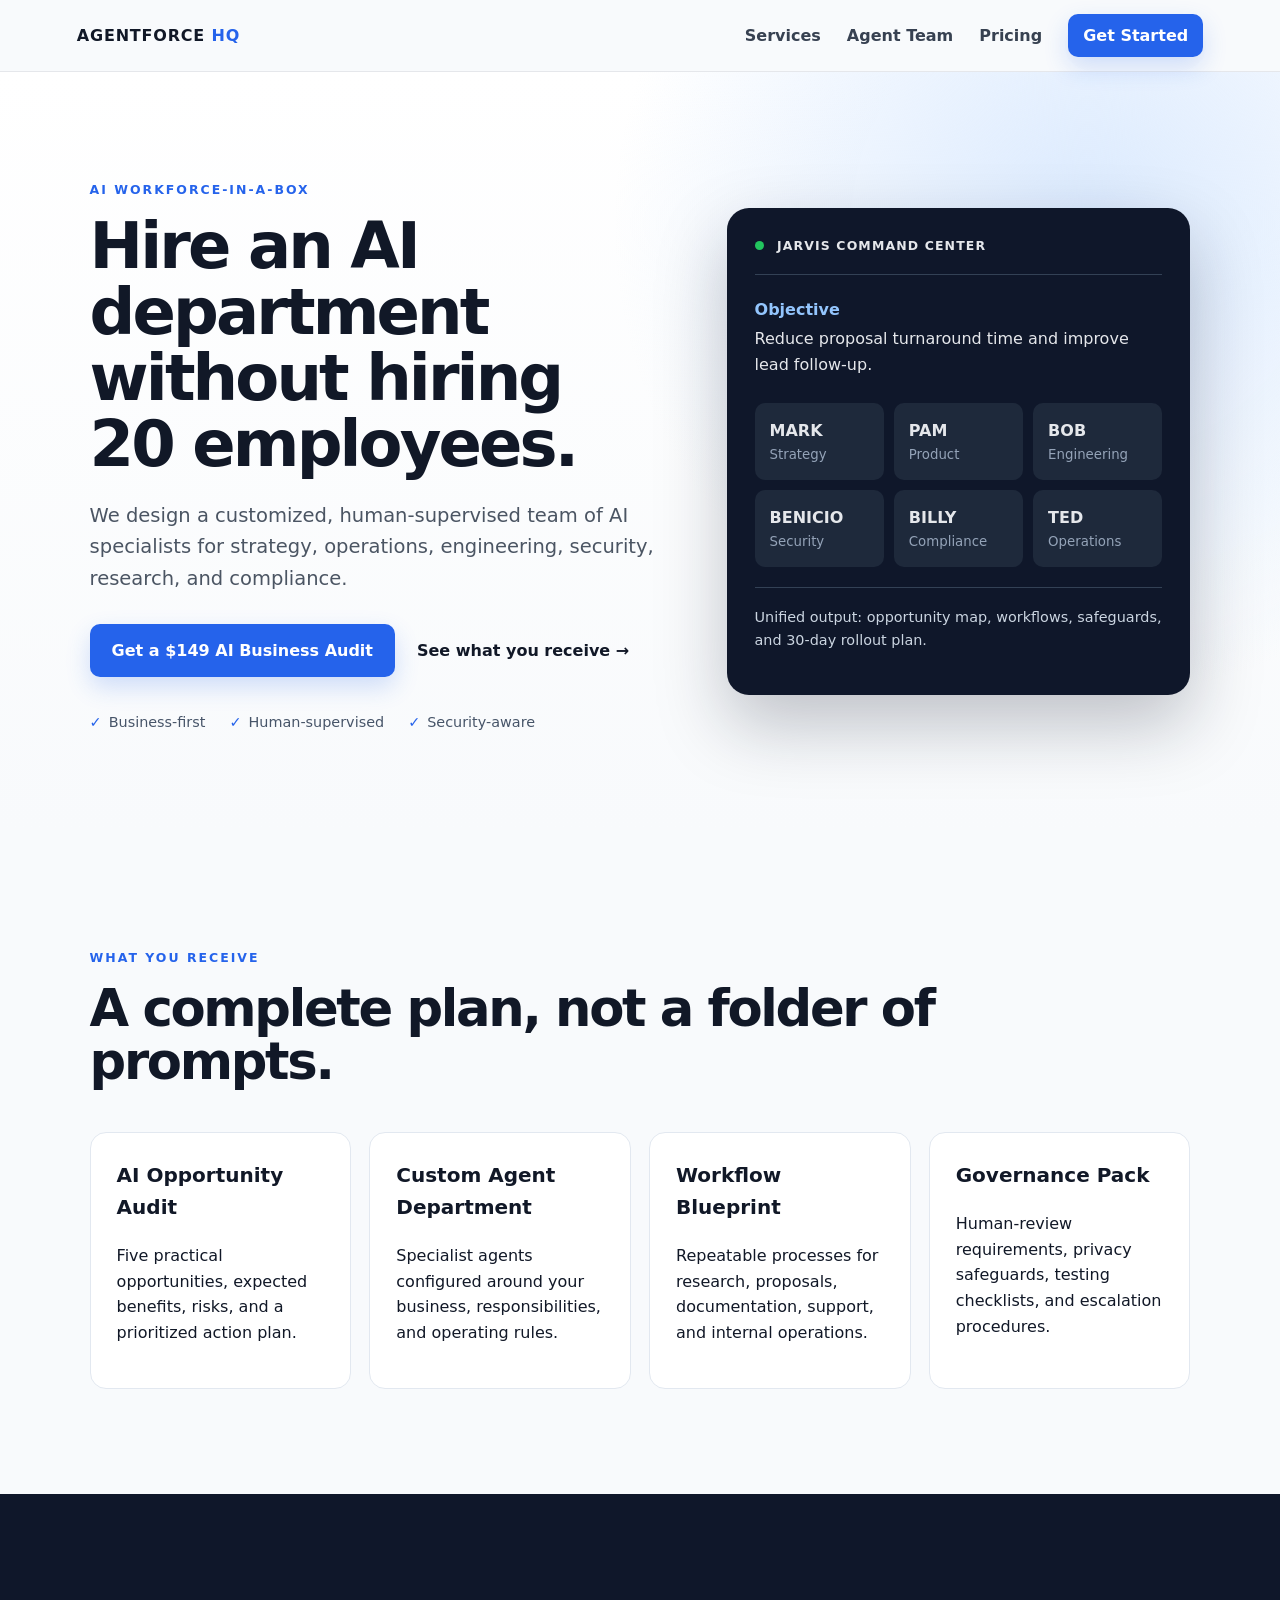
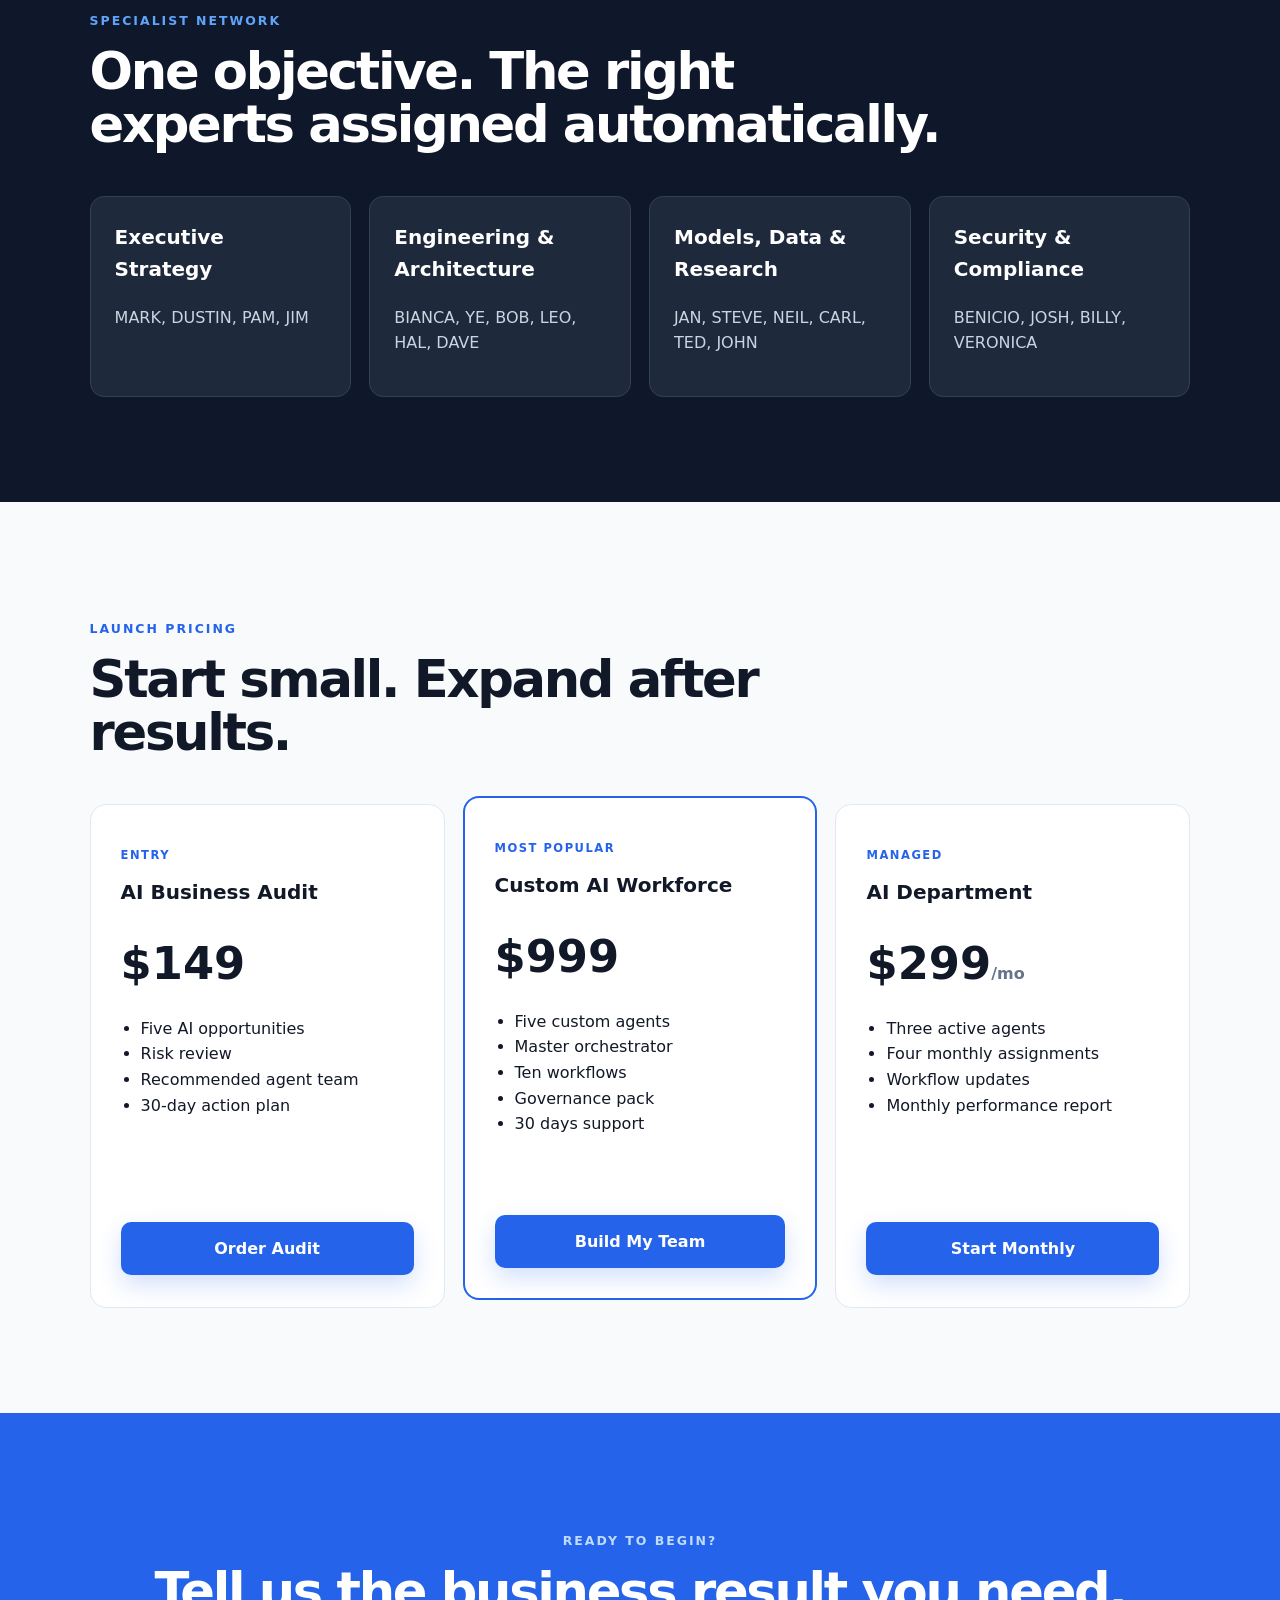
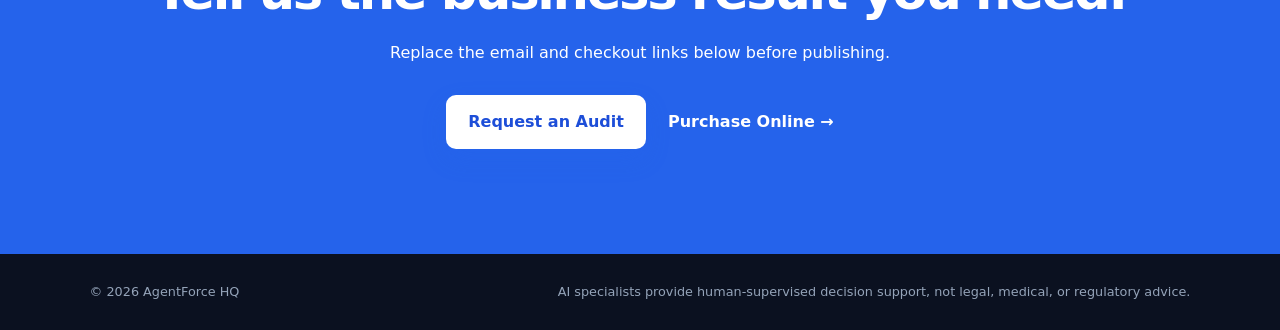
==== index.html @ 2324d859 "Add files via upload" ====
<!doctype html>
<html lang="en">
<head>
  <meta charset="utf-8">
  <meta name="viewport" content="width=device-width,initial-scale=1">
  <title>AgentForce HQ | Your AI Department, Ready for Work</title>
  <meta name="description" content="A customized, human-supervised AI workforce for small businesses: strategy, automation, engineering, security, and compliance.">
  <link rel="stylesheet" href="styles.css">
</head>
<body>
  <header class="nav">
    <a class="brand" href="#top">AGENTFORCE <span>HQ</span></a>
    <nav>
      <a href="#services">Services</a>
      <a href="#team">Agent Team</a>
      <a href="#pricing">Pricing</a>
      <a class="button small" href="#contact">Get Started</a>
    </nav>
  </header>

  <main id="top">
    <section class="hero">
      <div class="hero-copy">
        <p class="eyebrow">AI WORKFORCE-IN-A-BOX</p>
        <h1>Hire an AI department without hiring 20 employees.</h1>
        <p class="lead">We design a customized, human-supervised team of AI specialists for strategy, operations, engineering, security, research, and compliance.</p>
        <div class="actions">
          <a class="button" href="#pricing">Get a $149 AI Business Audit</a>
          <a class="link-button" href="#services">See what you receive →</a>
        </div>
        <div class="proof">
          <span>Business-first</span><span>Human-supervised</span><span>Security-aware</span>
        </div>
      </div>
      <div class="command-card">
        <div class="card-head"><span class="status"></span> JARVIS COMMAND CENTER</div>
        <div class="assignment">
          <strong>Objective</strong>
          <p>Reduce proposal turnaround time and improve lead follow-up.</p>
        </div>
        <div class="agent-grid">
          <div><b>MARK</b><small>Strategy</small></div>
          <div><b>PAM</b><small>Product</small></div>
          <div><b>BOB</b><small>Engineering</small></div>
          <div><b>BENICIO</b><small>Security</small></div>
          <div><b>BILLY</b><small>Compliance</small></div>
          <div><b>TED</b><small>Operations</small></div>
        </div>
        <p class="output">Unified output: opportunity map, workflows, safeguards, and 30-day rollout plan.</p>
      </div>
    </section>

    <section class="section" id="services">
      <p class="eyebrow">WHAT YOU RECEIVE</p>
      <h2>A complete plan, not a folder of prompts.</h2>
      <div class="cards">
        <article><h3>AI Opportunity Audit</h3><p>Five practical opportunities, expected benefits, risks, and a prioritized action plan.</p></article>
        <article><h3>Custom Agent Department</h3><p>Specialist agents configured around your business, responsibilities, and operating rules.</p></article>
        <article><h3>Workflow Blueprint</h3><p>Repeatable processes for research, proposals, documentation, support, and internal operations.</p></article>
        <article><h3>Governance Pack</h3><p>Human-review requirements, privacy safeguards, testing checklists, and escalation procedures.</p></article>
      </div>
    </section>

    <section class="section dark" id="team">
      <p class="eyebrow">SPECIALIST NETWORK</p>
      <h2>One objective. The right experts assigned automatically.</h2>
      <div class="departments">
        <div><h3>Executive Strategy</h3><p>MARK, DUSTIN, PAM, JIM</p></div>
        <div><h3>Engineering & Architecture</h3><p>BIANCA, YE, BOB, LEO, HAL, DAVE</p></div>
        <div><h3>Models, Data & Research</h3><p>JAN, STEVE, NEIL, CARL, TED, JOHN</p></div>
        <div><h3>Security & Compliance</h3><p>BENICIO, JOSH, BILLY, VERONICA</p></div>
      </div>
    </section>

    <section class="section" id="pricing">
      <p class="eyebrow">LAUNCH PRICING</p>
      <h2>Start small. Expand after results.</h2>
      <div class="pricing">
        <article>
          <p class="tier">ENTRY</p><h3>AI Business Audit</h3><p class="price">$149</p>
          <ul><li>Five AI opportunities</li><li>Risk review</li><li>Recommended agent team</li><li>30-day action plan</li></ul>
          <a class="button full" href="#contact">Order Audit</a>
        </article>
        <article class="featured">
          <p class="tier">MOST POPULAR</p><h3>Custom AI Workforce</h3><p class="price">$999</p>
          <ul><li>Five custom agents</li><li>Master orchestrator</li><li>Ten workflows</li><li>Governance pack</li><li>30 days support</li></ul>
          <a class="button full" href="#contact">Build My Team</a>
        </article>
        <article>
          <p class="tier">MANAGED</p><h3>AI Department</h3><p class="price">$299<span>/mo</span></p>
          <ul><li>Three active agents</li><li>Four monthly assignments</li><li>Workflow updates</li><li>Monthly performance report</li></ul>
          <a class="button full" href="#contact">Start Monthly</a>
        </article>
      </div>
    </section>

    <section class="cta" id="contact">
      <p class="eyebrow">READY TO BEGIN?</p>
      <h2>Tell us the business result you need.</h2>
      <p>Replace the email and checkout links below before publishing.</p>
      <div class="actions centered">
        <a class="button" href="mailto:YOUR_EMAIL@example.com?subject=AI%20Business%20Audit">Request an Audit</a>
        <a class="link-button light" href="YOUR_STRIPE_OR_GUMROAD_LINK">Purchase Online →</a>
      </div>
    </section>
  </main>

  <footer>
    <span>© 2026 AgentForce HQ</span>
    <span>AI specialists provide human-supervised decision support, not legal, medical, or regulatory advice.</span>
  </footer>
</body>
</html>
---- styles.css ----
*{box-sizing:border-box}html{scroll-behavior:smooth}body{margin:0;font-family:Inter,ui-sans-serif,system-ui,-apple-system,BlinkMacSystemFont,"Segoe UI",sans-serif;color:#111827;background:#f8fafc;line-height:1.6}.nav{height:72px;padding:0 6vw;display:flex;align-items:center;justify-content:space-between;background:rgba(248,250,252,.95);position:sticky;top:0;z-index:10;border-bottom:1px solid #e5e7eb}.brand{font-weight:900;letter-spacing:.05em;text-decoration:none;color:#111827}.brand span{color:#2563eb}.nav nav{display:flex;gap:26px;align-items:center}.nav nav a{text-decoration:none;color:#374151;font-weight:650}.button{display:inline-block;background:#2563eb;color:white!important;text-decoration:none;font-weight:800;padding:14px 22px;border-radius:10px;box-shadow:0 10px 25px rgba(37,99,235,.2)}.button.small{padding:9px 15px}.hero{min-height:720px;padding:96px 7vw;display:grid;grid-template-columns:1.1fr .9fr;gap:70px;align-items:center;background:radial-gradient(circle at 85% 20%,#dbeafe 0,transparent 38%),linear-gradient(180deg,#fff,#f8fafc)}.eyebrow{font-size:.78rem;letter-spacing:.16em;font-weight:900;color:#2563eb}.hero h1,.section h2,.cta h2{font-size:clamp(2.5rem,5vw,5rem);line-height:1.03;margin:14px 0 22px;letter-spacing:-.045em}.lead{font-size:1.22rem;color:#4b5563;max-width:680px}.actions{display:flex;gap:22px;align-items:center;margin-top:30px}.link-button{text-decoration:none;color:#111827;font-weight:800}.proof{display:flex;gap:24px;margin-top:34px;color:#475569;font-size:.9rem}.proof span:before{content:"✓";color:#2563eb;font-weight:900;margin-right:7px}.command-card{background:#0f172a;color:#e5e7eb;border-radius:22px;padding:28px;box-shadow:0 30px 70px rgba(15,23,42,.25)}.card-head{font-weight:900;letter-spacing:.09em;font-size:.78rem;border-bottom:1px solid #334155;padding-bottom:18px}.status{display:inline-block;width:9px;height:9px;border-radius:50%;background:#22c55e;margin-right:8px}.assignment{padding:22px 0}.assignment strong{color:#93c5fd}.assignment p{margin:4px 0}.agent-grid{display:grid;grid-template-columns:repeat(3,1fr);gap:10px}.agent-grid div{background:#1e293b;padding:15px;border-radius:10px}.agent-grid b,.agent-grid small{display:block}.agent-grid small{color:#94a3b8}.output{font-size:.9rem;color:#cbd5e1;border-top:1px solid #334155;margin-top:20px;padding-top:18px}.section{padding:105px 7vw}.section h2{font-size:clamp(2.2rem,4vw,4rem);max-width:850px}.cards,.departments,.pricing{display:grid;grid-template-columns:repeat(4,1fr);gap:18px;margin-top:45px}.cards article,.pricing article{background:white;border:1px solid #e2e8f0;border-radius:16px;padding:26px}.cards h3,.departments h3,.pricing h3{font-size:1.25rem;margin-top:0}.dark{background:#0f172a;color:white}.dark .eyebrow{color:#60a5fa}.departments div{background:#1e293b;border:1px solid #334155;padding:24px;border-radius:14px}.departments p{color:#cbd5e1}.pricing{grid-template-columns:repeat(3,1fr)}.pricing article{padding:30px}.featured{border:2px solid #2563eb!important;transform:translateY(-8px)}.tier{font-size:.72rem;letter-spacing:.13em;color:#2563eb;font-weight:900}.price{font-size:2.8rem;font-weight:900;margin:10px 0}.price span{font-size:1rem;color:#64748b}.pricing ul{padding-left:20px;min-height:190px}.full{text-align:center;width:100%}.cta{padding:105px 7vw;text-align:center;background:#2563eb;color:white}.cta .eyebrow{color:#bfdbfe}.cta h2{font-size:clamp(2.3rem,4vw,4.5rem)}.centered{justify-content:center}.cta .button{background:white;color:#1d4ed8!important}.light{color:white}.cta p{max-width:700px;margin-left:auto;margin-right:auto}footer{padding:28px 7vw;background:#0b1120;color:#94a3b8;display:flex;justify-content:space-between;gap:20px;font-size:.8rem}@media(max-width:900px){.nav nav a:not(.button){display:none}.hero{grid-template-columns:1fr;padding-top:65px}.cards,.departments{grid-template-columns:repeat(2,1fr)}.pricing{grid-template-columns:1fr}.featured{transform:none}}@media(max-width:560px){.hero,.section,.cta{padding-left:5vw;padding-right:5vw}.cards,.departments{grid-template-columns:1fr}.proof,.actions,footer{flex-direction:column;align-items:flex-start}.centered{align-items:center}.agent-grid{grid-template-columns:repeat(2,1fr)}}
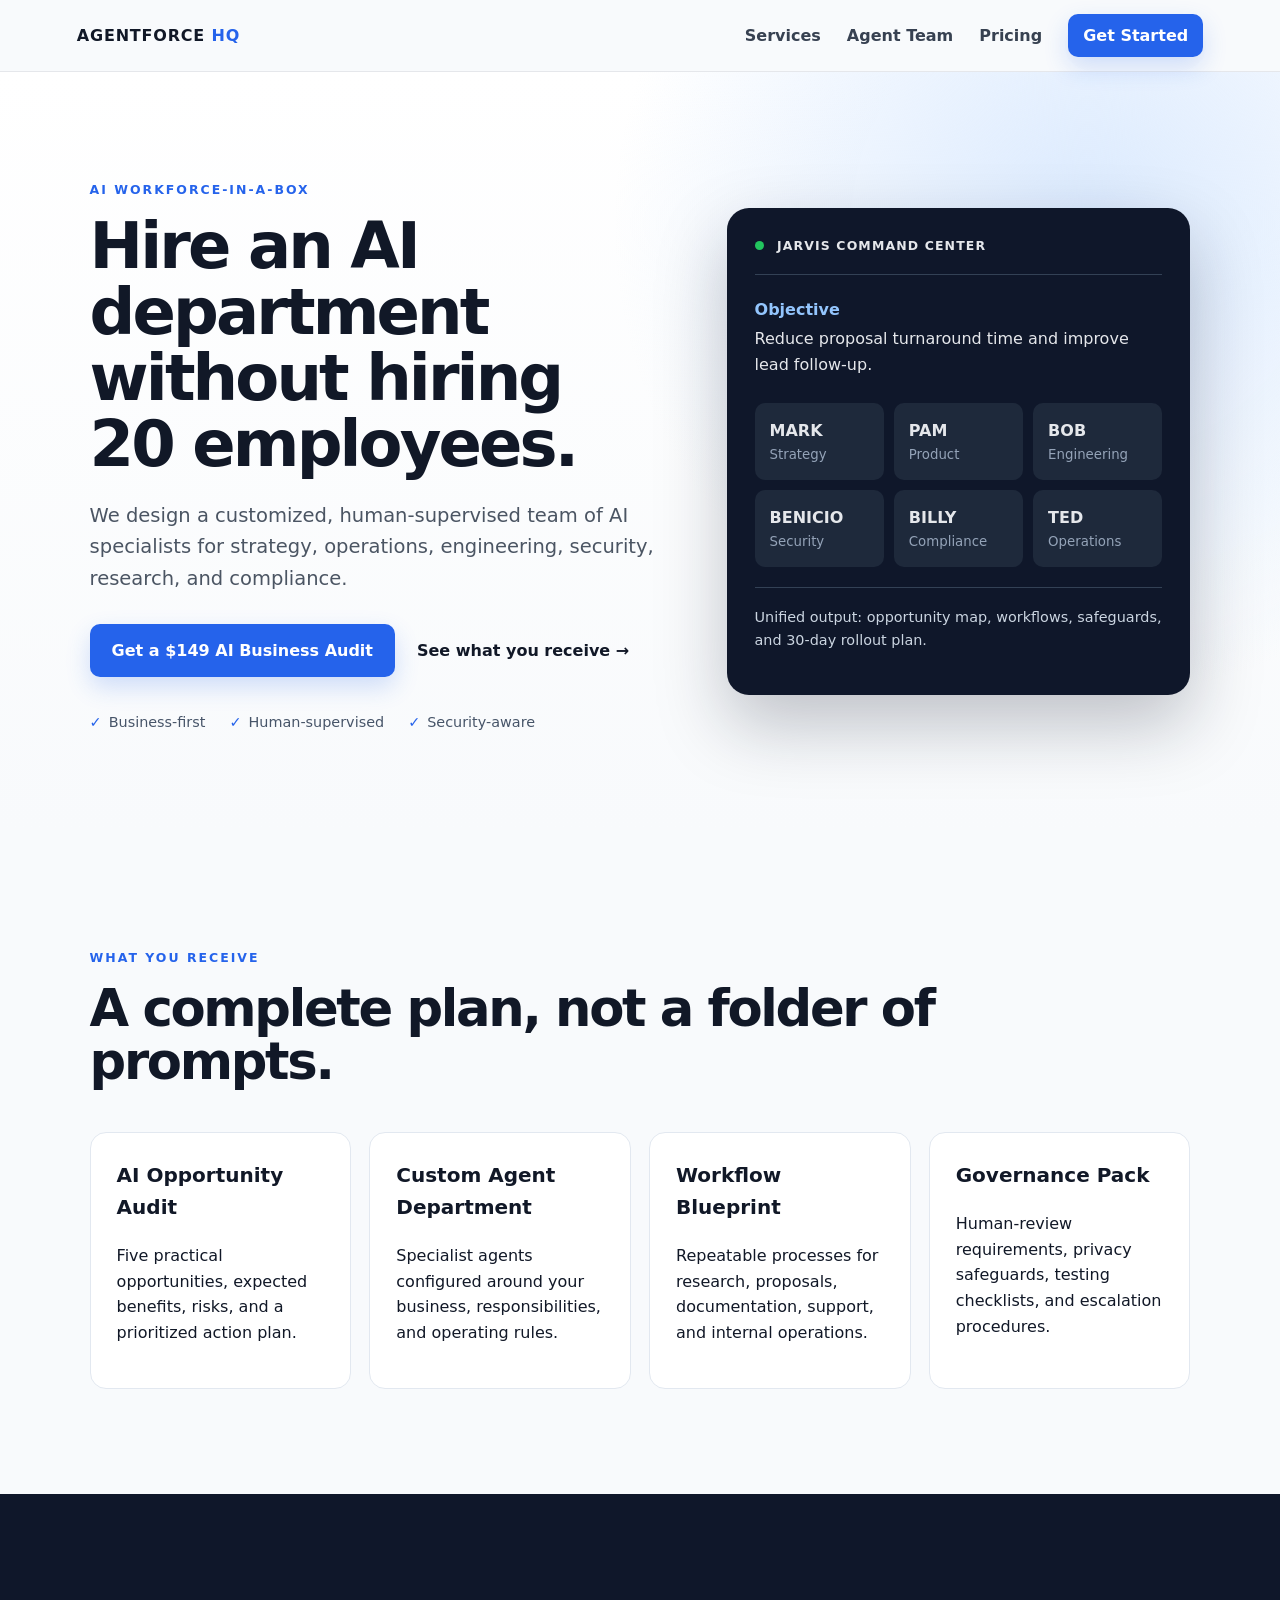
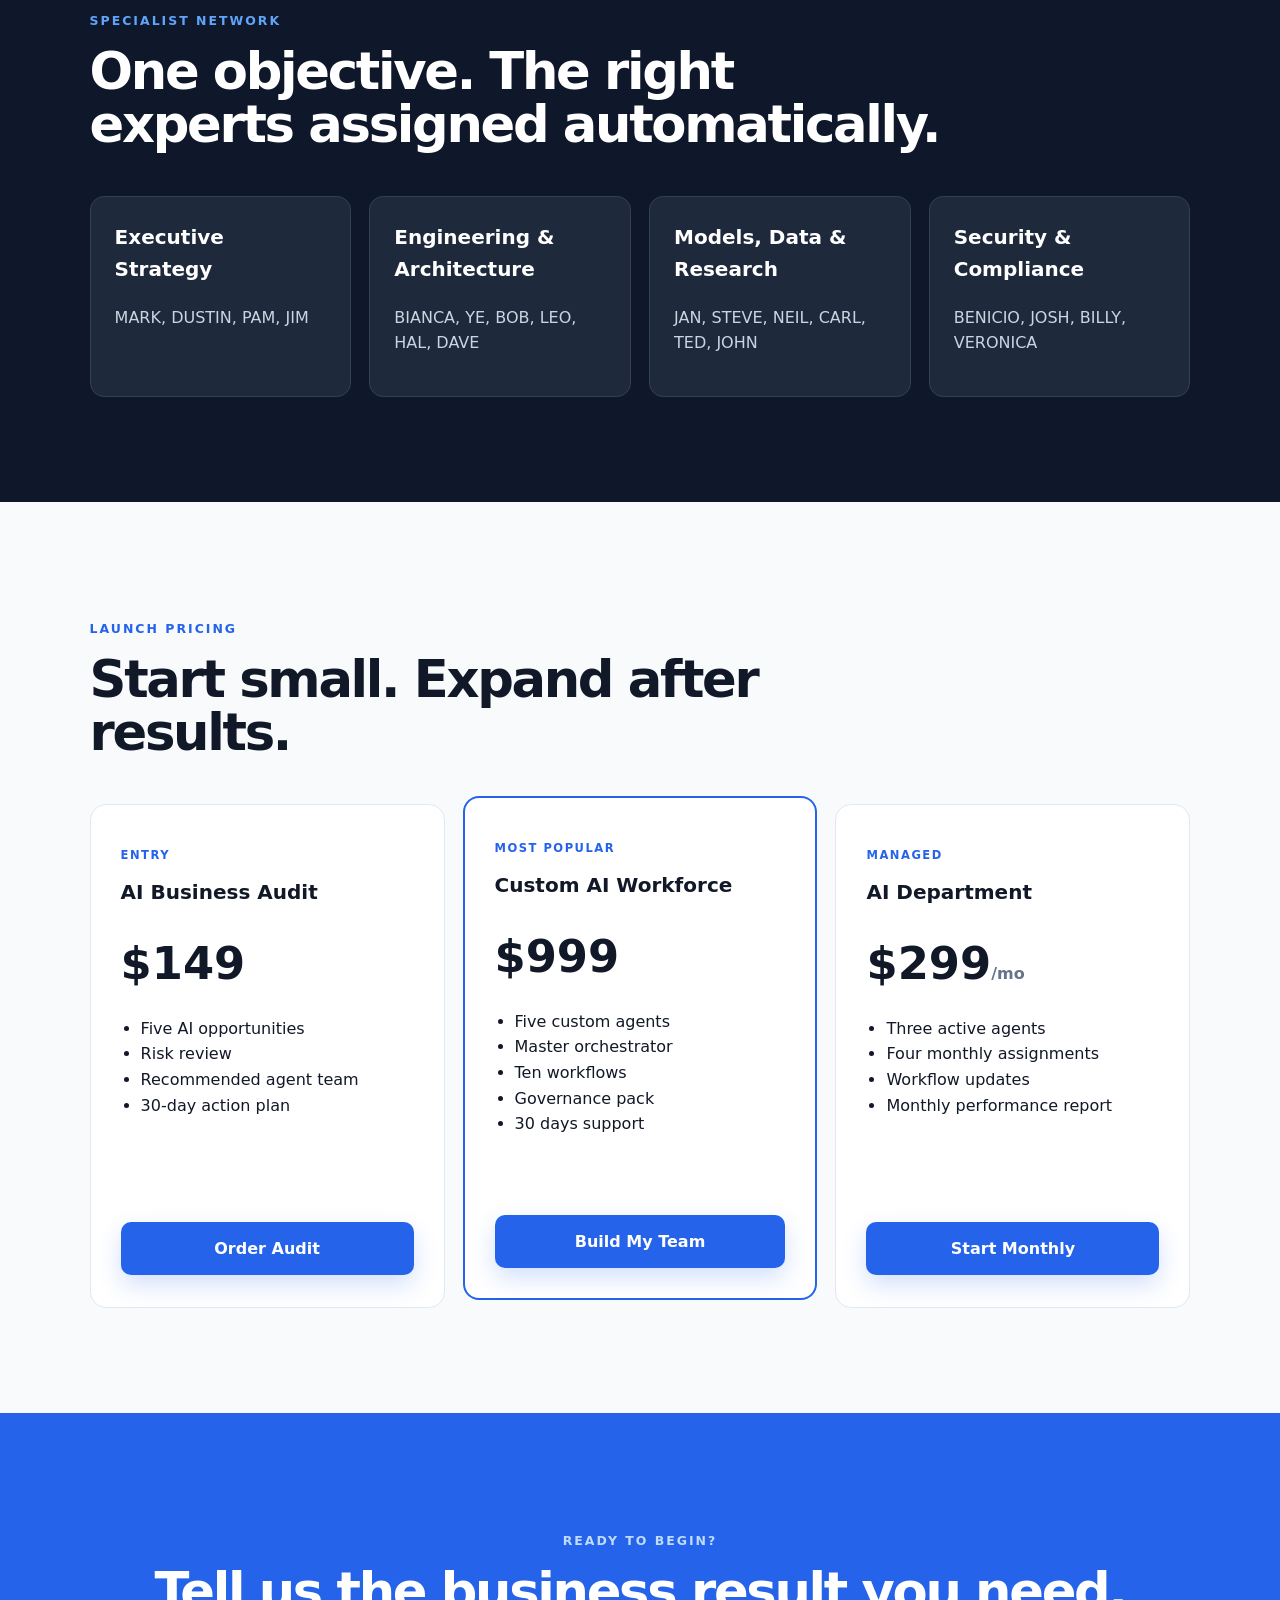
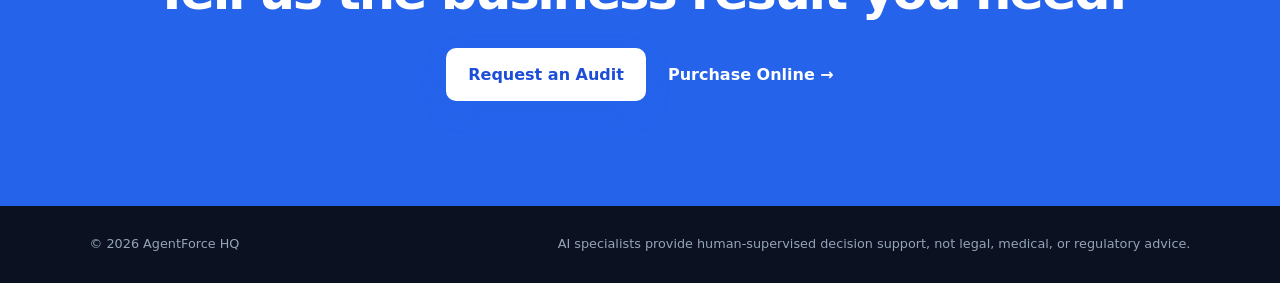
==== commit 4a98374c: "Update contact section in index.html Removed placeholder text and fixed link formatting." ====
--- a/index.html
+++ b/index.html
@@ -97,10 +97,9 @@
     <section class="cta" id="contact">
       <p class="eyebrow">READY TO BEGIN?</p>
       <h2>Tell us the business result you need.</h2>
-      <p>Replace the email and checkout links below before publishing.</p>
       <div class="actions centered">
-        <a class="button" href="mailto:YOUR_EMAIL@example.com?subject=AI%20Business%20Audit">Request an Audit</a>
-        <a class="link-button light" href="YOUR_STRIPE_OR_GUMROAD_LINK">Purchase Online →</a>
+        <a class="button" href="mailto:darnley.weekes@gmail.com?subject=AI%20Business%20Audit">Request an Audit</a>
+        <a class="link-button light" href="https://darnley4.gumroad.com/">Purchase Online →</a>
       </div>
     </section>
   </main>
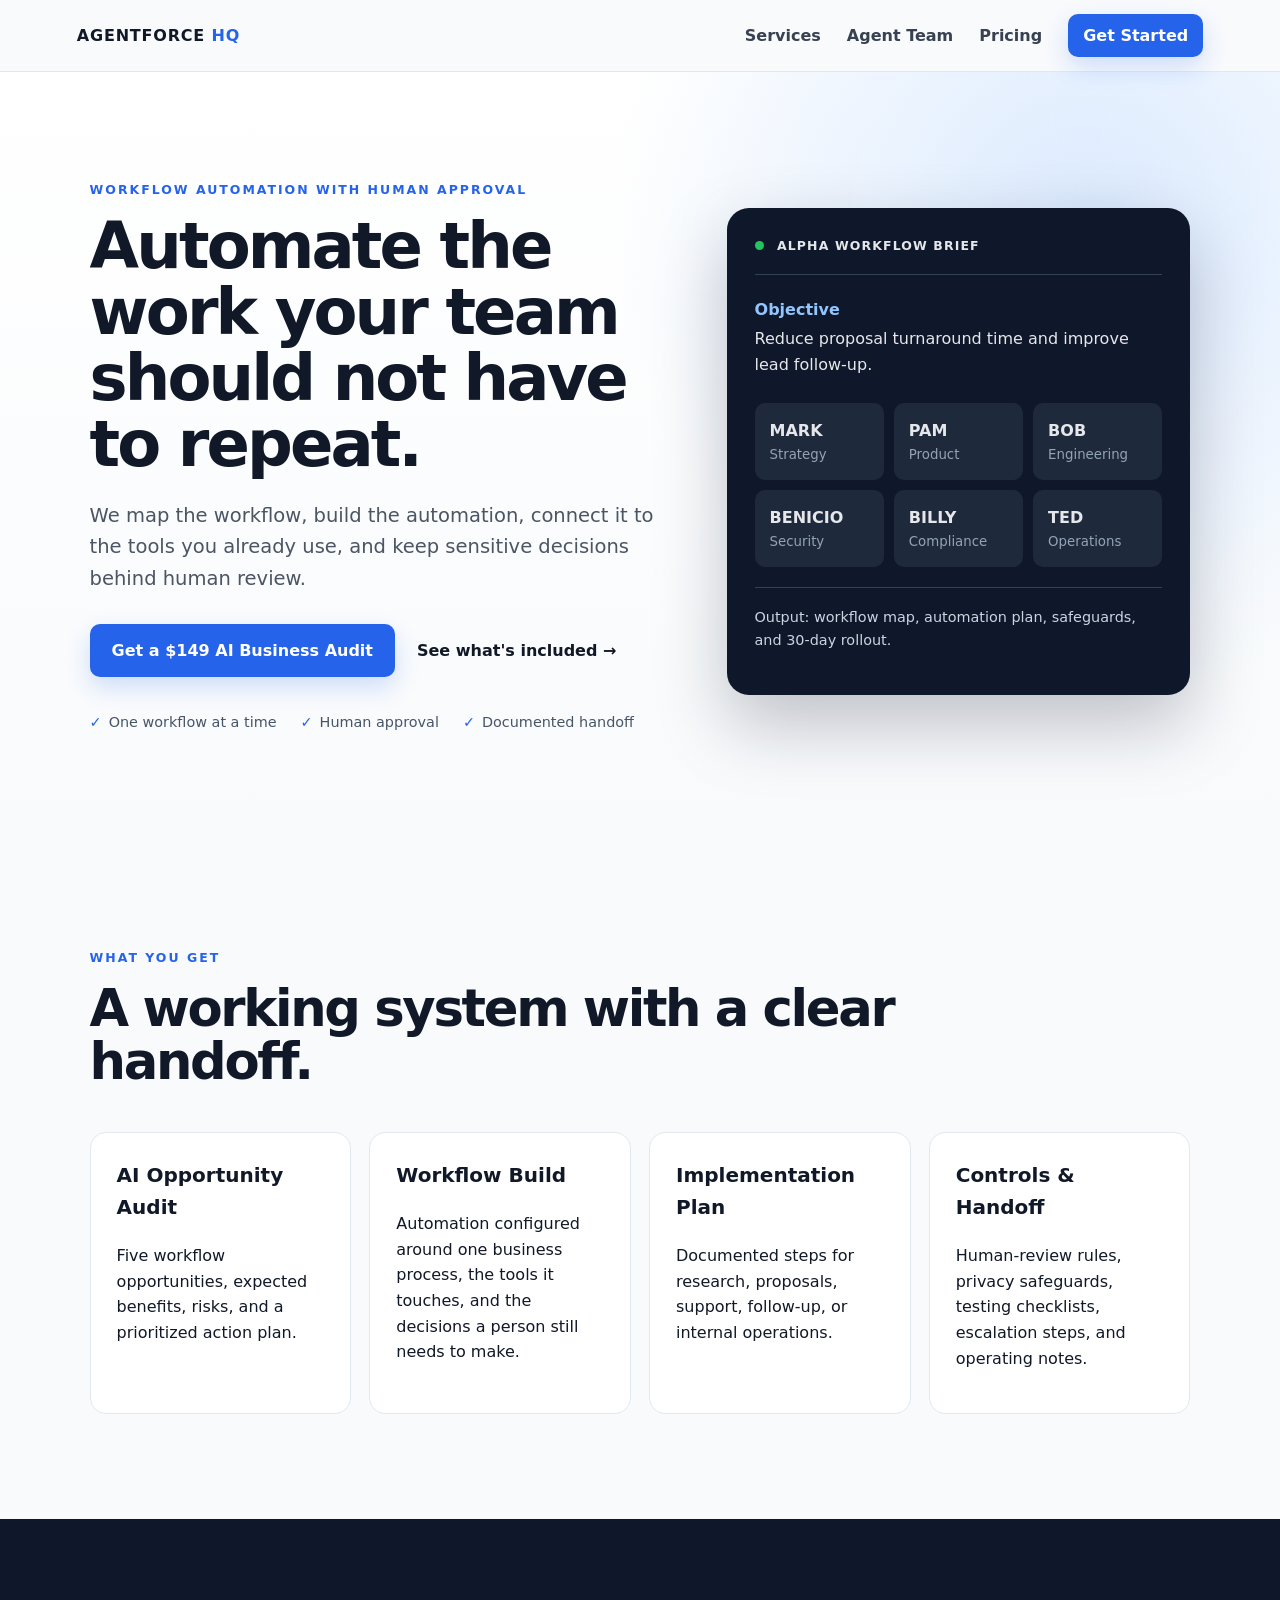
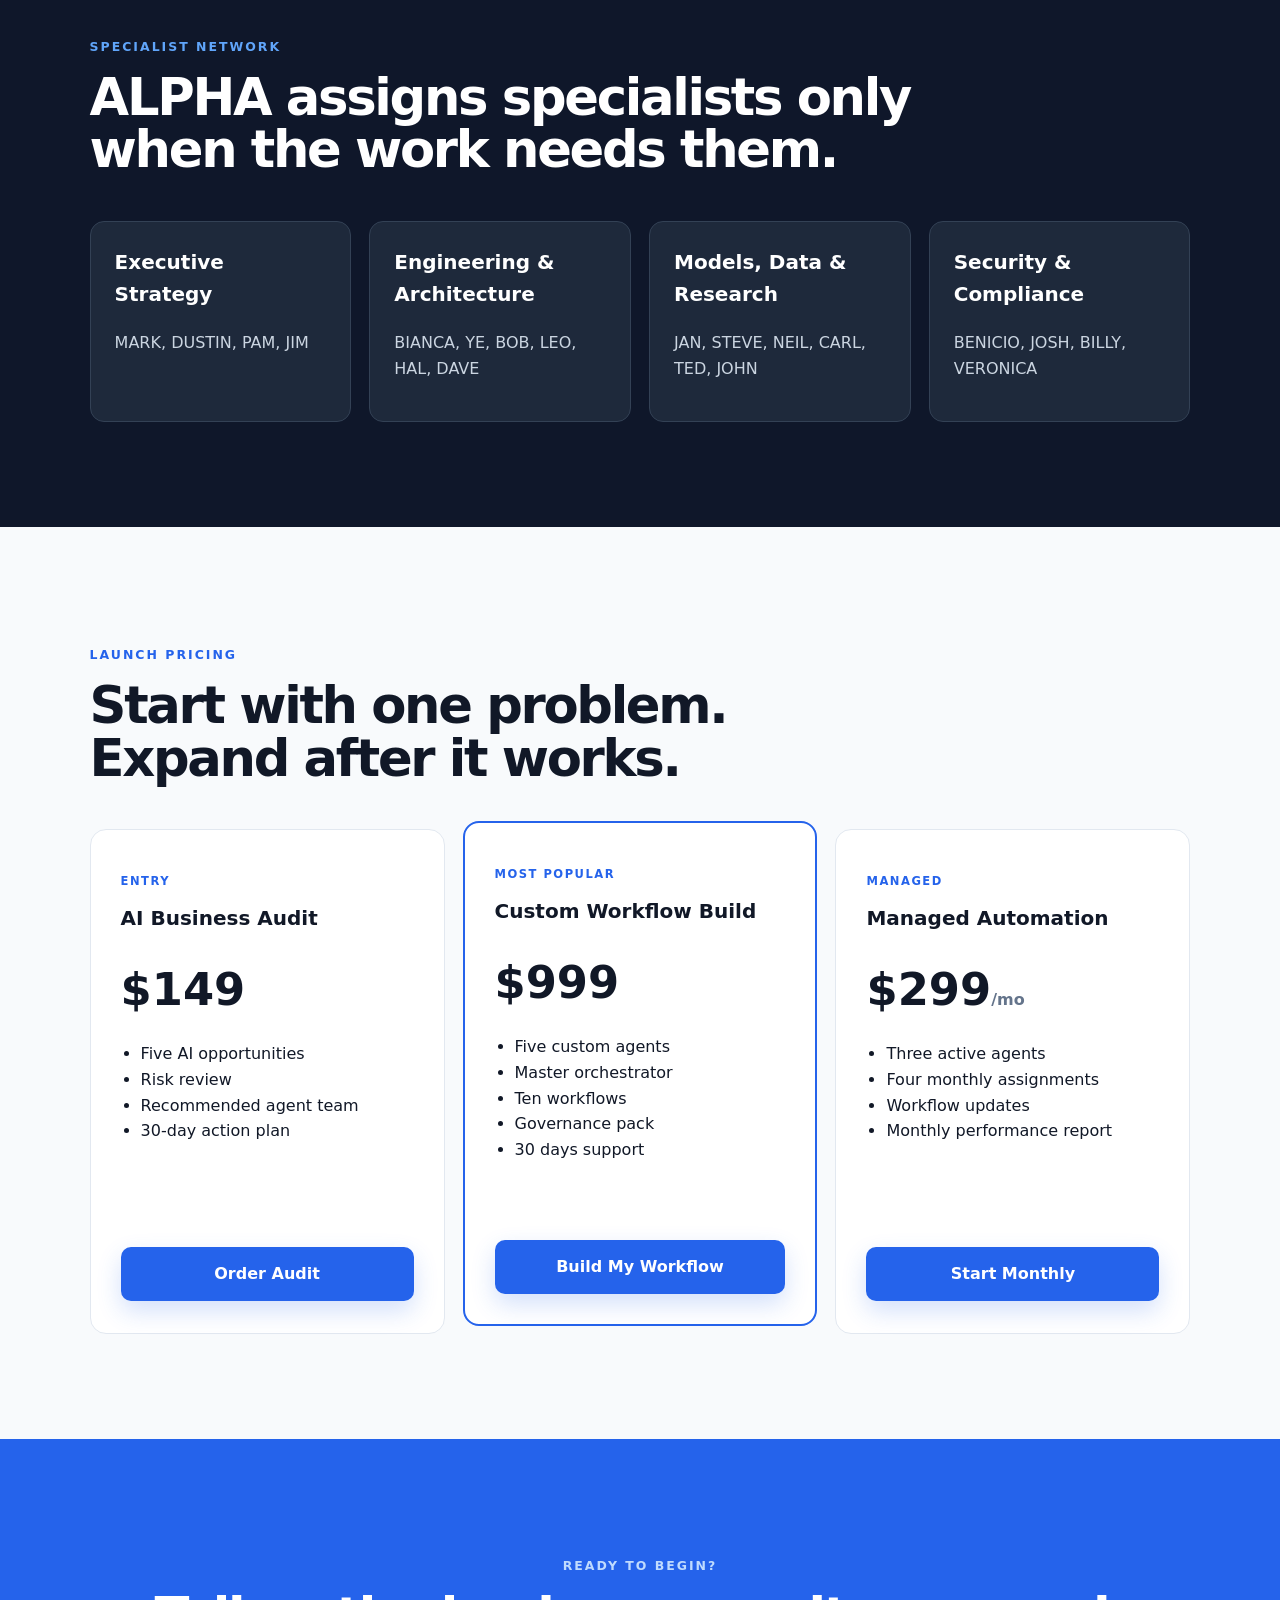
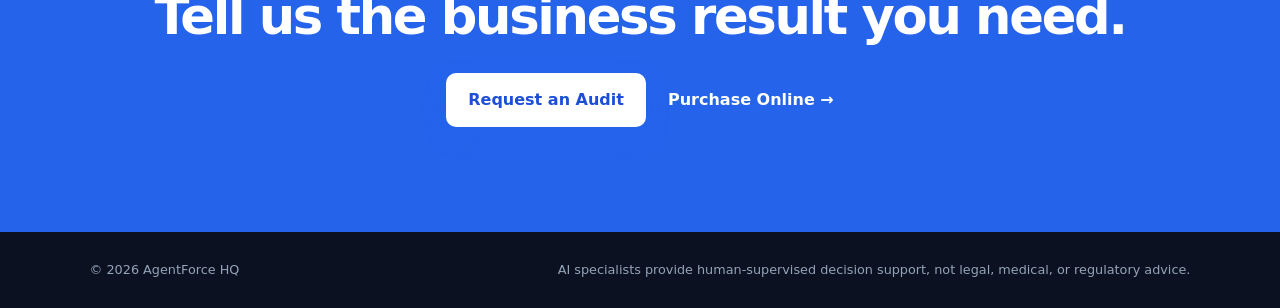
==== commit 59ac18d7: "Tighten client-facing copy and remove AI product-speak" ====
--- a/index.html
+++ b/index.html
@@ -3,8 +3,8 @@
 <head>
   <meta charset="utf-8">
   <meta name="viewport" content="width=device-width,initial-scale=1">
-  <title>AgentForce HQ | Your AI Department, Ready for Work</title>
-  <meta name="description" content="A customized, human-supervised AI workforce for small businesses: strategy, automation, engineering, security, and compliance.">
+  <title>AgentForce HQ | AI Workflows Built for Your Business</title>
+  <meta name="description" content="We map one business workflow, build the supporting automation, connect it to the tools you already use, and keep sensitive decisions behind human approval.">
   <link rel="stylesheet" href="styles.css">
 </head>
 <body>
@@ -21,19 +21,19 @@
   <main id="top">
     <section class="hero">
       <div class="hero-copy">
-        <p class="eyebrow">AI WORKFORCE-IN-A-BOX</p>
-        <h1>Hire an AI department without hiring 20 employees.</h1>
-        <p class="lead">We design a customized, human-supervised team of AI specialists for strategy, operations, engineering, security, research, and compliance.</p>
+        <p class="eyebrow">WORKFLOW AUTOMATION WITH HUMAN APPROVAL</p>
+        <h1>Automate the work your team should not have to repeat.</h1>
+        <p class="lead">We map the workflow, build the automation, connect it to the tools you already use, and keep sensitive decisions behind human review.</p>
         <div class="actions">
           <a class="button" href="#pricing">Get a $149 AI Business Audit</a>
-          <a class="link-button" href="#services">See what you receive →</a>
+          <a class="link-button" href="#services">See what's included →</a>
         </div>
         <div class="proof">
-          <span>Business-first</span><span>Human-supervised</span><span>Security-aware</span>
+          <span>One workflow at a time</span><span>Human approval</span><span>Documented handoff</span>
         </div>
       </div>
       <div class="command-card">
-        <div class="card-head"><span class="status"></span> JARVIS COMMAND CENTER</div>
+        <div class="card-head"><span class="status"></span> ALPHA WORKFLOW BRIEF</div>
         <div class="assignment">
           <strong>Objective</strong>
           <p>Reduce proposal turnaround time and improve lead follow-up.</p>
@@ -46,24 +46,24 @@
           <div><b>BILLY</b><small>Compliance</small></div>
           <div><b>TED</b><small>Operations</small></div>
         </div>
-        <p class="output">Unified output: opportunity map, workflows, safeguards, and 30-day rollout plan.</p>
+        <p class="output">Output: workflow map, automation plan, safeguards, and 30-day rollout.</p>
       </div>
     </section>
 
     <section class="section" id="services">
-      <p class="eyebrow">WHAT YOU RECEIVE</p>
-      <h2>A complete plan, not a folder of prompts.</h2>
+      <p class="eyebrow">WHAT YOU GET</p>
+      <h2>A working system with a clear handoff.</h2>
       <div class="cards">
-        <article><h3>AI Opportunity Audit</h3><p>Five practical opportunities, expected benefits, risks, and a prioritized action plan.</p></article>
-        <article><h3>Custom Agent Department</h3><p>Specialist agents configured around your business, responsibilities, and operating rules.</p></article>
-        <article><h3>Workflow Blueprint</h3><p>Repeatable processes for research, proposals, documentation, support, and internal operations.</p></article>
-        <article><h3>Governance Pack</h3><p>Human-review requirements, privacy safeguards, testing checklists, and escalation procedures.</p></article>
+        <article><h3>AI Opportunity Audit</h3><p>Five workflow opportunities, expected benefits, risks, and a prioritized action plan.</p></article>
+        <article><h3>Workflow Build</h3><p>Automation configured around one business process, the tools it touches, and the decisions a person still needs to make.</p></article>
+        <article><h3>Implementation Plan</h3><p>Documented steps for research, proposals, support, follow-up, or internal operations.</p></article>
+        <article><h3>Controls & Handoff</h3><p>Human-review rules, privacy safeguards, testing checklists, escalation steps, and operating notes.</p></article>
       </div>
     </section>
 
     <section class="section dark" id="team">
       <p class="eyebrow">SPECIALIST NETWORK</p>
-      <h2>One objective. The right experts assigned automatically.</h2>
+      <h2>ALPHA assigns specialists only when the work needs them.</h2>
       <div class="departments">
         <div><h3>Executive Strategy</h3><p>MARK, DUSTIN, PAM, JIM</p></div>
         <div><h3>Engineering & Architecture</h3><p>BIANCA, YE, BOB, LEO, HAL, DAVE</p></div>
@@ -74,7 +74,7 @@
 
     <section class="section" id="pricing">
       <p class="eyebrow">LAUNCH PRICING</p>
-      <h2>Start small. Expand after results.</h2>
+      <h2>Start with one problem. Expand after it works.</h2>
       <div class="pricing">
         <article>
           <p class="tier">ENTRY</p><h3>AI Business Audit</h3><p class="price">$149</p>
@@ -82,12 +82,12 @@
           <a class="button full" href="#contact">Order Audit</a>
         </article>
         <article class="featured">
-          <p class="tier">MOST POPULAR</p><h3>Custom AI Workforce</h3><p class="price">$999</p>
+          <p class="tier">MOST POPULAR</p><h3>Custom Workflow Build</h3><p class="price">$999</p>
           <ul><li>Five custom agents</li><li>Master orchestrator</li><li>Ten workflows</li><li>Governance pack</li><li>30 days support</li></ul>
-          <a class="button full" href="#contact">Build My Team</a>
+          <a class="button full" href="#contact">Build My Workflow</a>
         </article>
         <article>
-          <p class="tier">MANAGED</p><h3>AI Department</h3><p class="price">$299<span>/mo</span></p>
+          <p class="tier">MANAGED</p><h3>Managed Automation</h3><p class="price">$299<span>/mo</span></p>
           <ul><li>Three active agents</li><li>Four monthly assignments</li><li>Workflow updates</li><li>Monthly performance report</li></ul>
           <a class="button full" href="#contact">Start Monthly</a>
         </article>
